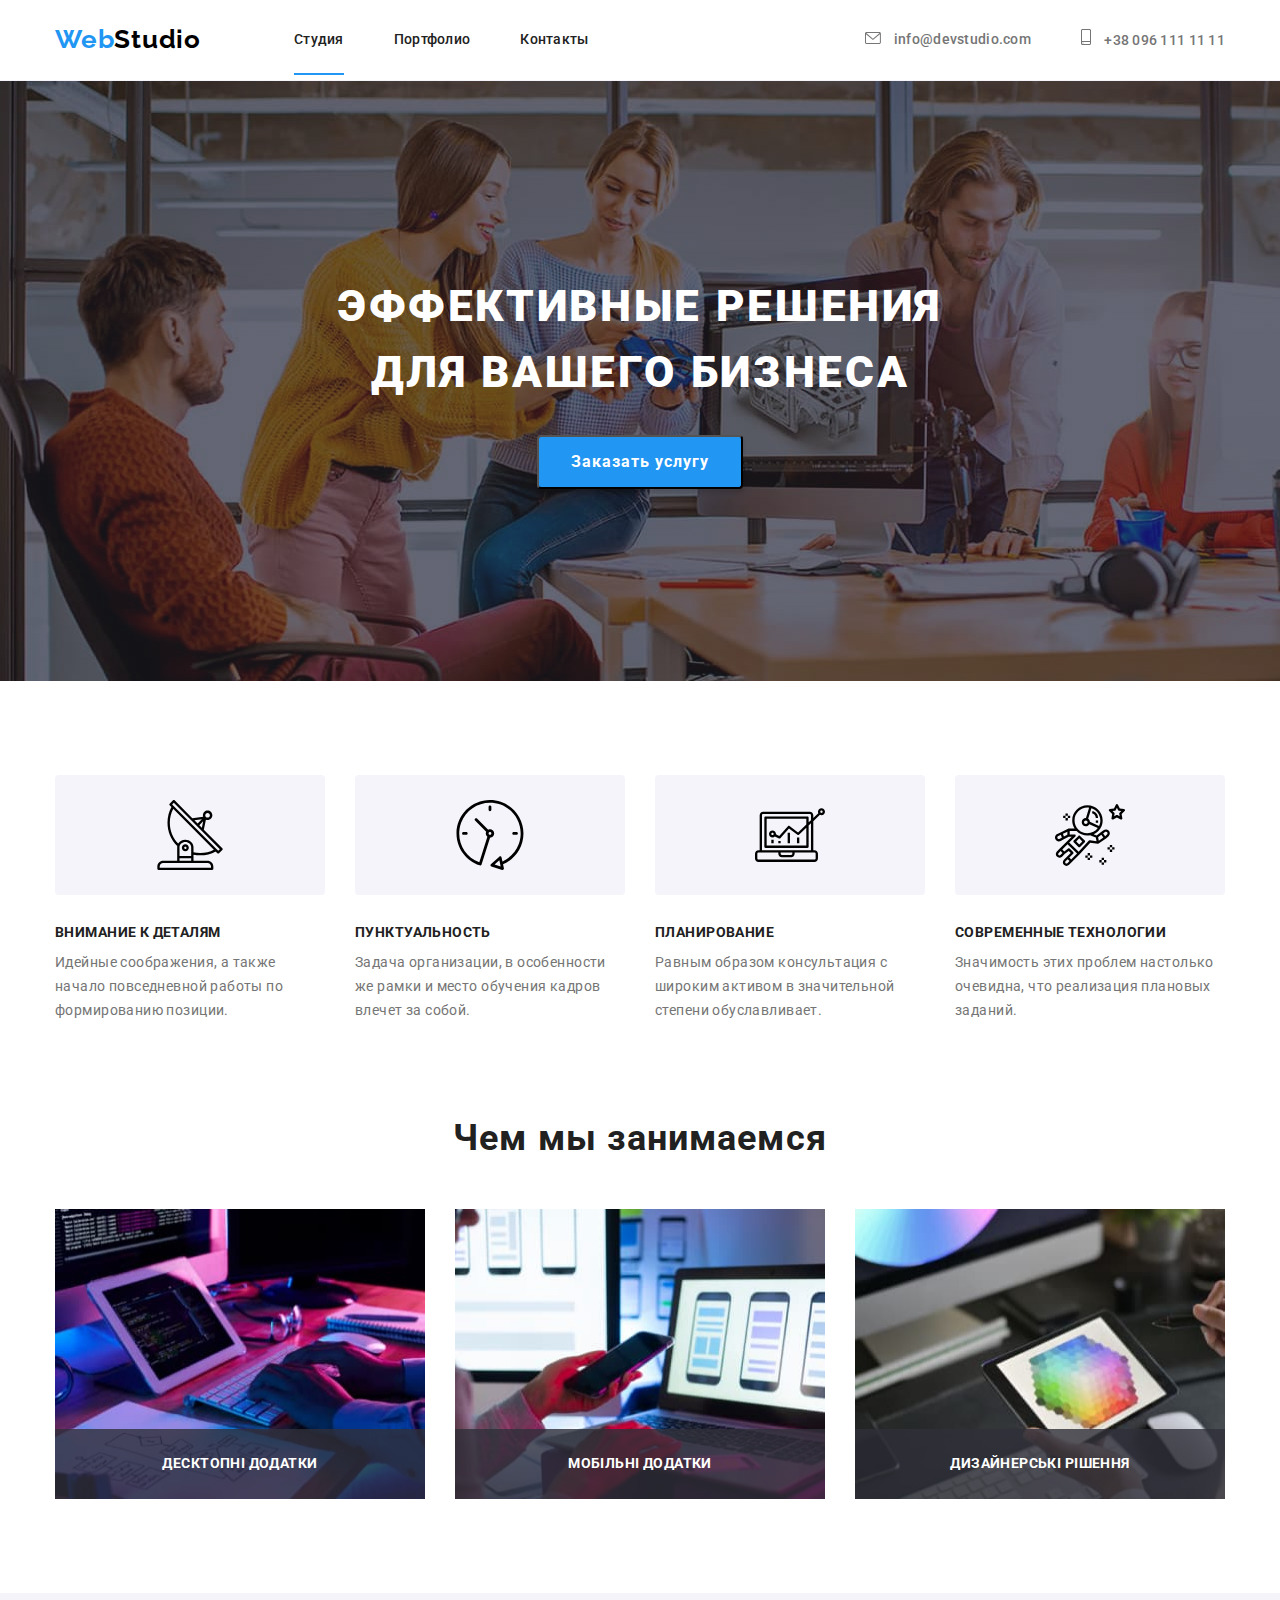
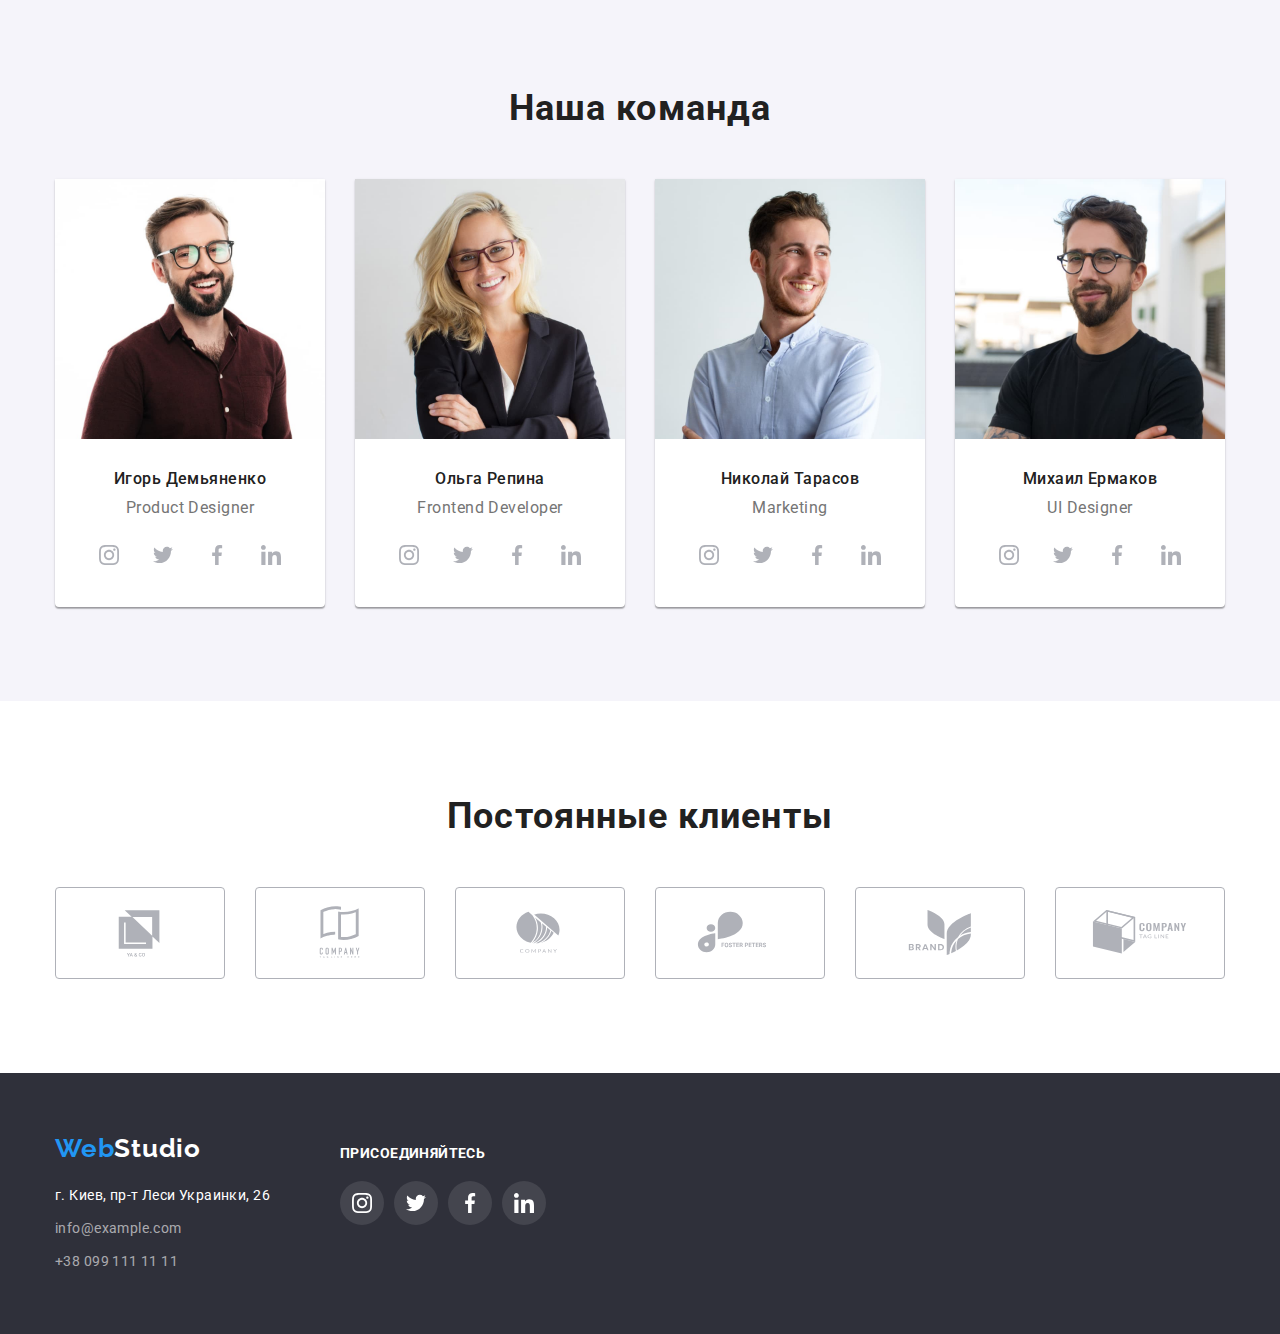
==== index.html @ 28e01547 "rak" ====
<!DOCTYPE html>
<html lang="ru">
<head>
    <meta charset="UTF-8">
    <meta http-equiv="X-UA-Compatible" content="IE=edge">
    <meta name="viewport" content="width=device-width, initial-scale=1.0">
    <title lang="en">WebStudio</title>
    <link rel="preconnect" href="https://fonts.googleapis.com">
    <link rel="preconnect" href="https://fonts.gstatic.com" crossorigin>
    <link href="https://fonts.googleapis.com/css2?family=Raleway:wght@700&family=Roboto:wght@400;500;700;900&display=swap" rel="stylesheet">
    <link rel="stylesheet" href="https://cdn.jsdelivr.net/npm/modern-normalize@1.1.0/modern-normalize.min.css">
    <link rel="stylesheet" href="./css/styles.css">
    <!--Navigation-->
</head>
<body>
    <header class="page-header">
        <div class="container page-header-container">
            <nav class="page-nav">
                <a class="logo-body link"  href="index.html" lang="en"><span class="logo-body-left">Web</span><span class="logo-body-right">Studio</span></a>
            <ul class="menu list">
                <li class="menu-item">
                    <a class="menu-link link menu-item-page" href="index.html">Студия</a>
                </li>
                <li class="menu-item">
                    <a class="menu-link link" href="portfolio.html">Портфолио</a>
                </li>
                <li class="menu-item">
                    <a class="menu-link link" href="">Контакты</a>
                </li>
            </ul>
            </nav>
            <ul class="list cont-tel-mail-head">
                <li class="cont-tel-mail-head-all">
                    <a class="link header-tel-mail" href="mailto:info@example.com">
                        <svg class="cont-tel-mail-head-icon" width="16" height="12">
                            <use href="./images/sprite.svg#icon-envelope"></use>
                        </svg>
                        info@devstudio.com</a>
                </li>
                <li>
                    <a class="link header-tel-mail" href="tel:+380961111111">
                        <svg class="cont-tel-mail-head-icon" width="10" height="16">
                            <use href="./images/sprite.svg#icon-smartphone"></use>
                        </svg>
                        +38 096 111 11 11</a>
                </li>
            </ul>
        </div>
       
    </header>
    <!--Activity-->
    <main>
        <section class="main ">
            <div class="container ">
            <h1 class="main-name">ЭФФЕКТИВНЫЕ РЕШЕНИЯ <br> ДЛЯ ВАШЕГО БИЗНЕСА</h1>
                <button class="button-name" type="button" data-modal-open>Заказать услугу</button>        
            </div>           
        </section>

        <section class="section-up">
            <div class="container">
                <ul class="section-info">
                    <li class="list section-boord">
                        <div class="social-boord-icon-up">
                            <svg class="social-boord-icon" width="70" height="70">
                                <use href="./images/sprite.svg#icon-antenna"></use>
                            </svg>
                        </div>
                      <h3 class="main-text-up">Внимание к деталям</h3>
                      <p class="main-text-down ">Идейные соображения, а также начало повседневной работы по формированию позиции.</p>
                    </li>
                    <li class="list section-boord">
                        <div class="social-boord-icon-up">
                            <svg class="social-boord-icon" width="70" height="70">
                                <use href="./images/sprite.svg#icon-clock"></use>
                            </svg>
                        </div>
                        <h3 class="main-text-up">Пунктуальность</h3>
                        <p class="main-text-down ">Задача организации, в особенности же рамки и место обучения кадров влечет за собой.</p>
                    </li>
                    <li class="list section-boord">
                        <div class="social-boord-icon-up">
                            <svg class="social-boord-icon" width="70" height="70">
                                <use href="./images/sprite.svg#icon-diagram"></use>
                            </svg>
                        </div>
                        <h3 class="main-text-up">Планирование</h3>
                        <p class="main-text-down ">Равным образом консультация с широким активом в значительной степени обуславливает.</p>
                    </li>
                    <li class="list section-boord">
                        <div class="social-boord-icon-up">
                            <svg class="social-boord-icon" width="70" height="70">
                                <use href="./images/sprite.svg#icon-astronaut"></use>
                            </svg>
                        </div>
                        <h3 class="main-text-up">Современные технологии</h3>
                        <p class="main-text-down ">Значимость этих проблем настолько очевидна, что реализация плановых заданий.</p>
                    </li>
                </ul>
            </div>
        </section>
        <section class="section ">
            <div class="container">
                <h2 class="mid-banner title">Чем мы занимаемся</h2>
            <ul class="mid-banner-foto">
                <li class="list inden">
                    <img src="./images/project_programming.jpg" alt="Программирование проекта" width="370" height="290"> 
                    <p class="overlay-index">Десктопні додатки</p>  
                </li>
                <li class="list inden">
                    <img src="./images/design_check.jpg" alt="Проверка проекта" width="370" height="290">
                    <p class="overlay-index">Мобільні додатки</p>
                </li>
                <li class="list inden">
                    <img src="./images/product_visualization.jpg" alt="Визуализация продукта" width="370" height="290">
                    <p class="overlay-index">Дизайнерські рішення</p>
                </li>
            </ul>
            </div>
        </section>
        <section class="section-mid-banner section">
            <div class="container">
                <h2 class="mid-banner title">Наша команда</h2>
                <ul class="mid-banner-foto section-mid-banner-inden">
                        <li class="list banner-bagr">
                            <img src="./images/product_designer.jpg" alt="Продуктовый дизайнер" width="270" height="260">
                        <div class="mid-banner-foto-profession">
                            <h3 class="name">Игорь Демьяненко</h3>
                            <p class="profession" lang="en">Product Designer</p>
                            <ul class="social-list list">
                                <li class="social-list-item">
                                    <a href="" class="social-list-link">
                                        <svg class="social-list-icon" width="20" height="20">
                                            <use href="./images/sprite.svg#icon-instagram"></use>
                                        </svg>
                                    </a>
                                </li>
                                <li class="social-list-item">
                                    <a href="" class="social-list-link">
                                        <svg class="social-list-icon" width="20" height="20">
                                            <use href="./images/sprite.svg#icon-twitter"></use>
                                        </svg>
                                    </a>
                                </li>
                                <li class="social-list-item">
                                    <a href="" class="social-list-link">
                                        <svg class="social-list-icon" width="20" height="20">
                                            <use href="./images/sprite.svg#icon-facebook"></use>
                                        </svg>
                                    </a>
                                </li>
                                <li class="social-list-item">
                                    <a href="" class="social-list-link">
                                        <svg class="social-list-icon" width="20" height="20">
                                            <use href="./images/sprite.svg#icon-linkedin"></use>
                                        </svg>
                                    </a>
                                </li>
                            </ul>
                        </div> 
                    </li>
                    <li class="list banner-bagr">
                        <img src="./images/frontend_developer.jpg" alt="Фронтент разработчик" width="270" height="260">
                        <div class="mid-banner-foto-profession">
                            <h3 class="name">Ольга Репина</h3>
                            <p class="profession" lang="en">Frontend Developer</p>
                            <ul class="social-list list">
                                <li class="social-list-item">
                                    <a href="" class="social-list-link">
                                        <svg class="social-list-icon" width="20" height="20">
                                            <use href="./images/sprite.svg#icon-instagram"></use>
                                        </svg>
                                    </a>
                                </li>
                                <li class="social-list-item">
                                    <a href="" class="social-list-link">
                                        <svg class="social-list-icon" width="20" height="20">
                                            <use href="./images/sprite.svg#icon-twitter"></use>
                                        </svg>
                                    </a>
                                </li>
                                <li class="social-list-item">
                                    <a href="" class="social-list-link">
                                        <svg class="social-list-icon" width="20" height="20">
                                            <use href="./images/sprite.svg#icon-facebook"></use>
                                        </svg>
                                    </a>
                                </li>
                                <li class="social-list-item">
                                    <a href="" class="social-list-link">
                                        <svg class="social-list-icon" width="20" height="20">
                                            <use href="./images/sprite.svg#icon-linkedin"></use>
                                        </svg>
                                    </a>
                                </li>
                            </ul>
                        </div>
                    </li>
                    <li class="list banner-bagr">
                        <img src="./images/marketing.jpg" alt="Маркетолог" width="270" height="260">
                        <div class="mid-banner-foto-profession">
                            <h3 class="name">Николай Тарасов</h3>
                            <p class="profession" lang="en">Marketing</p>
                            <ul class="social-list list">
                                <li class="social-list-item">
                                    <a href="" class="social-list-link">
                                        <svg class="social-list-icon" width="20" height="20">
                                            <use href="./images/sprite.svg#icon-instagram"></use>
                                        </svg>
                                    </a>
                                </li>
                                <li class="social-list-item">
                                    <a href="" class="social-list-link">
                                        <svg class="social-list-icon" width="20" height="20">
                                            <use href="./images/sprite.svg#icon-twitter"></use>
                                        </svg>
                                    </a>
                                </li>
                                <li class="social-list-item">
                                    <a href="" class="social-list-link">
                                        <svg class="social-list-icon" width="20" height="20">
                                            <use href="./images/sprite.svg#icon-facebook"></use>
                                        </svg>
                                    </a>
                                </li>
                                <li class="social-list-item">
                                    <a href="" class="social-list-link">
                                        <svg class="social-list-icon" width="20" height="20">
                                            <use href="./images/sprite.svg#icon-linkedin"></use>
                                        </svg>
                                    </a>
                                </li>
                            </ul>
                        </div>
                    </li>
                    <li class="list banner-bagr">
                        <img src="./images/ui_designer.jpg" alt="UI-дизайнер" width="270" height="260">
                        <div class="mid-banner-foto-profession">
                            <h3 class="name">Михаил Ермаков</h3>
                            <p class="profession" lang="en">UI Designer</p>
                            <ul class="social-list list">
                                <li class="social-list-item">
                                    <a href="" class="social-list-link">
                                        <svg class="social-list-icon" width="20" height="20">
                                            <use href="./images/sprite.svg#icon-instagram"></use>
                                        </svg>
                                    </a>
                                </li>
                                <li class="social-list-item">
                                    <a href="" class="social-list-link">
                                        <svg class="social-list-icon" width="20" height="20">
                                            <use href="./images/sprite.svg#icon-twitter"></use>
                                        </svg>
                                    </a>
                                </li>
                                <li class="social-list-item">
                                    <a href="" class="social-list-link">
                                        <svg class="social-list-icon" width="20" height="20">
                                            <use href="./images/sprite.svg#icon-facebook"></use>
                                        </svg>
                                    </a>
                                </li>
                                <li class="social-list-item">
                                    <a href="" class="social-list-link">
                                        <svg class="social-list-icon" width="20" height="20">
                                            <use href="./images/sprite.svg#icon-linkedin"></use>
                                        </svg>
                                    </a>
                                </li>
                            </ul>
                        </div>
                    </li>
                </ul>
            </div>
        </section>
        <section>
            <div class="container section">
                <h2 class="mid-banner title">Постоянные клиенты</h2>
                <ul class="list mid-banner-new">
                    <li class="mid-banner-new-up">
                        <a href="" class="mid-banner-new-li">
                            <svg class="mid-banner-list-icon" width="106" height="60">
                                <use href="./images/sprite.svg#icon-Logo"></use>
                            </svg>
                        </a>                  
                    </li>
                    <li class="mid-banner-new-up">
                        <a href="" class="mid-banner-new-li">
                            <svg class="mid-banner-list-icon" width="106" height="60">
                                <use href="./images/sprite.svg#icon-Logosvg"></use>
                            </svg>
                        </a>                     
                    </li>
                    <li class="mid-banner-new-up">
                        <a href="" class="mid-banner-new-li">
                            <svg class="mid-banner-list-icon" width="106" height="60">
                                <use href="./images/sprite.svg#icon-Logosvgz"></use>
                            </svg>
                        </a>
                        
                    </li>
                    <li class="mid-banner-new-up">
                        <a href="" class="mid-banner-new-li">
                            <svg class="mid-banner-list-icon" width="106" height="60">
                                <use href="./images/sprite.svg#icon-Logosvgx"></use>
                            </svg>
                        </a>
                        
                    </li>
                    <li class="mid-banner-new-up">
                        <a href="" class="mid-banner-new-li">
                            <svg class="mid-banner-list-icon" width="106" height="60">
                                <use href="./images/sprite.svg#icon-Logosvgc"></use>
                            </svg>
                        </a>
                        
                    </li>
                    <li class="mid-banner-new-up">
                        <a href="" class="mid-banner-new-li">
                            <svg class="mid-banner-list-icon" width="106" height="60">
                                <use href="./images/sprite.svg#icon-Logosvgv"></use>
                            </svg>
                        </a>
                        
                    </li>
                </ul>
            </div>
        </section>
    </main>
   <!--Contacs-->
    <footer class="footer">
        <div class="container footer-up">
            <div>
            <a class="logo-footer link" href="index.html" lang="en"><span class="logo-footer-left">Web</span><span class="logo-footer-right">Studio</span></a>
            <address class="footer-address">
                <ul>
                    <li class="footer-down list">
                        <a class="link footer-maps list" href="https://goo.gl/maps/r5BP94hAd7b6DZwo8" target="_blank" rel="noopener noreferrer">г. Киев, пр-т Леси Украинки, 26</a>
                    </li>
                    <li class="footer-down list">
                        <a class="link footer-tel-mail" href="mailto:info@example.com">info@example.com</a>
                    </li>
                    <li class="footer-down list">
                        <a class="link footer-tel-mail" href="tel:+380991111111">+38 099 111 11 11</a>
                    </li> 
                </ul> 
            </address>
        </div>
            <div class="footer-down">
                        <p class="footer-new-info" lang="ru">ПРИСОЕДИНЯЙТЕСЬ</p>    
                <ul class="list footer-new-text-up ">
                    <li class="footer-new">
                        
                            <a href="" class="footer-new-right-down">
                                <svg class="footer-list-icon" width="20" height="20">
                                    <use href="./images/sprite.svg#icon-instagram"></use>
                                </svg>
                            </a>
                    </li>
                    <li class="footer-new">
                        <div class="footer-new-right">
                            <a href="" class="footer-new-right-down">
                                <svg class="footer-list-icon" width="20" height="20">
                                    <use href="./images/sprite.svg#icon-twitter"></use>
                                </svg>
                            </a>
                        </div>
                    </li>
                    <li class="footer-new">
                        <div class="footer-new-right">
                            <a href="" class="footer-new-right-down">
                                <svg class="footer-list-icon" width="20" height="20">
                                    <use href="./images/sprite.svg#icon-facebook"></use>
                                </svg>
                            </a> 
                        </div>
                    </li>
                    <li class="footer-new">
                        <div class="footer-new-right">
                            <a href="" class="footer-new-right-down">
                                <svg class="footer-list-icon" width="20" height="20">
                                    <use href="./images/sprite.svg#icon-linkedin"></use>
                                </svg>
                            </a> 
                        </div>
                    </li>
                </ul>
            </div>
        </div>
    </footer>
    <div class="backdrop is-hidden" data-modal>
        <div class="modal">
           <button type="button" class="modal-close-btn" data-modal-close>
                <svg class="modal-close-btn-icon" width="18" height="18">
                     <use href="./images/sprite.svg#icon-close-modalsvg"></use>
                </svg>
           </button>
        </div>
    </div>
    <script src="./js/modal.js"></script>
</body>
</html>
---- css/styles.css ----
:root{
    --accent-color: #2196F3;
    --color-for-body: #212121;
    --background-color-dark: #2F303A;
    --primary-font: 'Raleway', sans-serif;
    --secondary-font: 'Roboto', sans-serif;
}

h1,
h2,
h3,
h4,
p {
margin-top: 0;
margin-bottom: 0;
}

ul,
ol {
margin-top: 0;
margin-bottom: 0;
padding-left: 0;
}
button {
cursor: pointer;
}

.section-up {
padding-top: 94px;
}

.section {
padding-top: 94px;
padding-bottom: 94px;
}


.container {
width: 1200px;
margin-left: auto;
margin-right: auto;
padding-left: 15px;
padding-right: 15px;
}

body{
font-family: var(--secondary-font);
color:var(--color-for-body);
margin: 0 auto;

}
.list {
list-style: none;
}

.link {
text-decoration: none;
}

.page-header {
padding-top: 24px;
padding-bottom: 25px;
border-bottom-width: 1px;
border-bottom-style: solid;
border-bottom-color: #F5F4FA;
}

.page-header-container {
display: flex;
align-items: center;
}

.page-nav {
display: flex;
align-items: center;
}

.menu {
display: flex;
align-items: center;
font-style: normal;
font-weight: 500;
font-size: 14px;
line-height: 16px;
letter-spacing: 0.02em;
text-decoration: none;
list-style: none;
color: #212121;
}

.logo-body {
margin-right: 93px;
}

.logo-body-left {
font-family: var(--primary-font);
font-weight: 700;
font-size: 26px;
line-height: 1.19;
letter-spacing: 0.03em;
color: var(--accent-color);
}

.logo-body-right {
font-family: var(--primary-font);
font-weight: 700;
font-size: 26px;
line-height: 1.19;
letter-spacing: 0.03em;
color: #000000;
}

.menu-item{
    position:relative;
}

.menu-item:not(:last-child) {
margin-right: 50px;
}

.menu-link {
color: #212121;
transition: color 250ms cubic-bezier(0.4, 0, 0.2, 1);
}

.menu-item-page::after {
background-color: #2196F3;
content: "";
position: absolute;
bottom: -28px;
left: 0;
width: 100%;
height: 2px;
}

.cont-tel-mail-head {
margin-left: auto;
display: flex;
align-items: center;
}

.cont-tel-mail-head-icon {
margin-right: 10px;
}

.header-tel-mail {
font-style: normal;
font-weight: 500;
font-size: 14px;
line-height: 1.14;
letter-spacing: 0.02em;
color: #757575;
transition: color 250ms cubic-bezier(0.4, 0, 0.2, 1);
}

.cont-tel-mail-head-all {
margin-right: 50px;
}

.cont-tel-mail-head-icon {
fill: currentColor; 
}

.header-tel-mail:hover,  
.header-tel-mail:focus {
color: var(--accent-color);
border-bottom: 2px solid #2196F3;
padding-bottom: 28px;
}

.header-tel-mail:hover .cont-tel-mail-head-icon,  
.header-tel-mail:focus .cont-tel-mail-head-icon {
fill: var(--accent-color);
}

.main {
background-color: rgba(47, 48, 58, 0.4);
max-width: 1600px;
height: 600px;
margin-left: auto;
margin-right: auto;
display: flex;
align-items: center;
padding-top: 200px;
padding-bottom: 200px;
background-image: linear-gradient(rgba(47, 48, 58, 0.4), rgba(47, 48, 58, 0.4)), url(../images/go_it_4/header_foto_background.jpg);
}

.foto-backround {
background-image: url(go_it_4);
position: absolute;
width: 1600px;
height: 600px;
left: 0px;
top: 80px;
}

.title {
margin-bottom: 50px;
}

.section-info {
display: flex;
gap: 30px;
}

.main-name {
font-style: normal;
font-weight: 900;
font-size: 44px;
line-height: 1.5;
text-align: center;
letter-spacing: 0.06em;
text-transform: uppercase;
color: #FFFFFF;
width: 696px;
margin-left: auto;
margin-right: auto; 
}

.button-name {
font-style: normal;
font-weight: 700;
font-size: 16px;
line-height: 1.9;
display: flex;
align-items: center;
text-align: center;
letter-spacing: 0.06em;
color: #FFFFFF;
background: var(--accent-color);
box-shadow: 0px 4px 4px rgba(0, 0, 0, 0.15);
border-radius: 4px;
padding-top: 10px;
padding-bottom: 10px;
padding-left: 32px;
padding-right: 32px;
margin-left: auto;
margin-right: auto; 
margin-top: 30px;
}

.section-boord {
width: 270px;
}

.social-boord-icon-up {
height: 120px;
display: flex;
align-items: center;
justify-content: center;
background: #F5F4FA;
border-radius: 4px;
}

.benefits {
background: #F5F4FA;
border-radius: 4px;
padding-left: 100px;
padding-right: 100px;
padding-top: 25px;
padding-bottom: 25px;
}

.main-text-up {
font-weight: 700;
font-size: 14px;
line-height: 1.14;
letter-spacing: 0.03em;
text-transform: uppercase;
margin-bottom: 10px;
padding-top: 30px;
}

.main-text-down {
font-weight: 400;
font-size: 14px;
line-height: 1.71;
letter-spacing: 0.03em;
color: #757575;
}

.mid-banner-foto {
display: flex;
gap: 30px;
line-height: 0;
}

.overlay-index {
position: absolute;
font-family: var(--secondary-font);
font-weight: 700;
width: 100%;
font-size: 14px;
bottom: 0;
line-height: 1.14;
text-align: center;
letter-spacing: 0.03em;
text-transform: uppercase;
color: #FFFFFF;
padding-top: 27px;
padding-bottom: 27px;
background: rgba(47, 48, 58, 0.8);
}





.main-button {
display: flex;
justify-content: center;  
}

.section-img-foto {
display: flex;
gap: 30px;
flex-wrap: wrap;
margin-top: 50px;
}

.inden {
flex-basis: calc((100%-60px) / 3);
position: relative;
display: block;

}



.section-mid-banner-inden {
flex-basis: calc((100%-90px) / 4);
}




.banner-bagr {
background: #FFFFFF;
border-radius: 0px 0px 4px 4px;
box-shadow: 0px 1px 3px rgba(0, 0, 0, 0.12), 0px 1px 1px rgba(0, 0, 0, 0.14), 0px 2px 1px rgba(0, 0, 0, 0.2);
}

.mid-banner-foto-profession {
padding-top: 30px;
padding-bottom: 30px; 
}

.mid-banner {
font-weight: 700;
font-size: 36px;
line-height: 1.17;
text-align: center;
letter-spacing: 0.03em;
}

.mid-banner-new {
display: flex;
align-items: center; 
}

.mid-banner-new-li {
display: flex;
justify-content: center;
align-items: center;
width: 170px;
height: 92px;
border: 1px solid #AFB1B8;
border-radius: 4px;
transition: border 250ms cubic-bezier(0.4, 0, 0.2, 1);
}

.mid-banner-list-icon {
color: #AFB1B8;
fill: currentColor; 
transition: fill 250ms cubic-bezier(0.4, 0, 0.2, 1);;
}
            
.mid-banner-new-li:hover,  
.mid-banner-new-li:focus {
border-color: var(--accent-color);
}
            
.mid-banner-new-li:hover .mid-banner-list-icon,  
.mid-banner-new-li:focus .mid-banner-list-icon {
fill: var(--accent-color); 
}

.mid-banner-new-up:not(:last-child) {
margin-right: 30px;
}

.name { 
font-weight: 500;
font-size: 16px;
line-height: 1.19;
text-align: center;
letter-spacing: 0.03em;
margin-bottom: 10px;
}

.profession {
font-weight: 400;
font-size: 16px;
line-height: 1.19;
text-align: center;
letter-spacing: 0.03em;
color: #757575;
}

.social-list {
display: flex;
justify-content: center;
gap: 10px;
}

.social-list-link {
display: flex;
justify-content: center;
align-items: center;
width: 44px;
height: 44px;
border-radius: 50%;
background-color: #FFFFFF;
margin-top: 16px;
transition: color 250ms cubic-bezier(0.4, 0, 0.2, 1), background-color 250ms cubic-bezier(0.4, 0, 0.2, 1);
}

.social-list-icon {
color: #AFB1B8;
fill: currentColor; 
}
    
.social-list-link:hover,  
.social-list-link:focus {
background-color: var(--accent-color);
}
    
.social-list-link:hover .social-list-icon,  
.social-list-link:focus .social-list-icon {
fill:#FFFFFF;   
}

.modal-btn:hover,
.modal-btn:focus {
color: #FFFFFF;
background: #2196F3;
box-shadow: 0px 3px 1px rgba(0, 0, 0, 0.1), 0px 1px 2px rgba(0, 0, 0, 0.08), 0px 2px 2px rgba(0, 0, 0, 0.12);
border-radius: 4px;
transition: color 250ms cubic-bezier(0.4, 0, 0.2, 1), background-color 250ms cubic-bezier(0.4, 0, 0.2, 1);
}
 
.modal-btn {
background: #F5F4FA;
border-radius: 4px;
margin-right: 8px;
}

.menu-link:hover,
.menu-link:focus {
color: var(--accent-color);
padding-bottom: 28px;
}

.modal-btn {
font-style: normal;
font-weight: 500;
font-size: 16px;
line-height: 1.62;
text-align: center;
letter-spacing: 0.03em;
padding-left: 22px;
padding-top: 6px;
padding-right: 22px;
padding-bottom: 6px;
display: flex;
align-items: center;
}

.section-li-text{
line-height: 0;
}

.section-li-text:hover .overlay {
    transform: translate(0, 0);
}
    
.shadow:hover {
box-shadow: 0px 1px 1px rgba(0, 0, 0, 0.12), 0px 4px 4px rgba(0, 0, 0, 0.06), 1px 4px 6px rgba(0, 0, 0, 0.16);
}

.section-li-overlay {
    position: relative;
    display: block;
    overflow: hidden;
}

.section-img-board {
border: 1px solid #EEEEEE;
border-top: none;
padding: 20px 24px;
}

.overlay {
position: absolute;
left: 0;
top: 0;
width: 100%;
height: 100%;
transform: translate(0,100%);
transition: transform 250ms cubic-bezier(0.4, 0, 0.2, 1);
font-family: var(--secondary-font);
font-weight: 400;
font-size: 18px;
line-height: 1.6;
letter-spacing: 0.03em;
color: #FFFFFF;
background: rgba(33, 150, 243, 0.9);
padding-top: 63px;
padding-bottom: 63px;
padding-left: 24px;
padding-right: 24px;
}

.section-mid-banner {
background-color: #F5F4FA;
}

.mid-img-header {
font-weight: 700;
font-size: 18px;
line-height: 2;
letter-spacing: 0.06em;
}

.mid-img-footer {
font-weight: 400;
font-size: 16px;
line-height: 1.87;
letter-spacing: 0.03em;
color: #757575;
}

.logo-footer-left {
font-family: var(--primary-font);
font-weight: 700;
font-size: 26px;
line-height: 1.19;
letter-spacing: 0.03em;
color: var(--accent-color);
font-style: normal;
} 

.logo-footer-right {
font-family: var(--primary-font);
font-weight: 700;
font-size: 26px;
line-height: 1.19;
letter-spacing: 0.03em;
color: #FFFFFF;
font-style: normal;
}

.footer-down:not(:last-child) {
margin-bottom: 9px;
margin-right: 70px;
}

.footer-maps{
font-weight: 400;
font-size: 14px;
line-height: 1.71;
letter-spacing: 0.03em;  
color: #FFFFFF;
font-style: normal;
}

.footer-tel-mail {
font-weight: 400;
font-size: 14px;
line-height: 1.71;
letter-spacing: 0.03em;
color: rgba(255, 255, 255, 0.6);
font-style: normal;
}

.footer {
background-color: var(--background-color-dark);
padding-top: 60px;
padding-bottom: 60px;
}

.footer-address {
padding-top: 20px;
}

.footer-new-info {
font-family: 'Roboto';
font-style: normal;
font-weight: 700;
font-size: 14px;
line-height: 16px;
letter-spacing: 0.03em;
text-transform: uppercase;
color: #FFFFFF;
display: flex;
margin-bottom: 20px;
padding-top: 12px;
}

.footer-up {
display: flex;
}

.footer-new-text-up {
display: flex;
}
.footer-new-right-down{
border-radius:50%;
margin-right: 10px;
display: flex;
justify-content: center;
align-items: center;
width: 44px;
height: 44px;
background: rgba(255, 255, 255, 0.1);
transition: color 250ms cubic-bezier(0.4, 0, 0.2, 1), background-color 250ms cubic-bezier(0.4, 0, 0.2, 1);
}

.footer-list-icon {
color: #FFFFFF;
fill: currentColor; 
}
        
.footer-new-right-down:hover,  
.footer-new-right-down:focus {
background-color: var(--accent-color);
}
        
.footer-new-right-down:hover .footer-list-icon,  
.footer-new-right-down:focus .footer-list-icon {
fill:#FFFFFF;   
}
 
.backdrop {
    position: fixed;
    top: 0;
    left: 0;
    z-index: 100;
    width: 100%;
    height: 100%;
    background: rgba(0, 0, 0, 0.2);
    transition: opacity 250ms cubic-bezier(0.4, 0, 0.2, 1), visibility 250ms cubic-bezier(0.4, 0, 0.2, 1);
}

.backdrop.is-hidden {
opacity: 0;
visibility: hidden;
pointer-events: none;
}

.modal {
    position: absolute;
    top: 50%;
    left: 50%;
    transform: translate(-50%, -50%);
    width: 528px;
    height: 580px;
    background: #FFFFFF;
}

.modal-close-btn {
    position: absolute;
    top: 10px;
    right: 10px;
    display: flex;
    justify-content: center;
    align-items: center;
    width: 30px;
    height: 30px;
    border-radius: 50%;
    background: #FFFFFF;
border: 1px solid rgba(0, 0, 0, 0.1);
    padding: 0;
}

.modal-close-btn:hover,
.modal-close-btn:focus {
    border-color: var(--accent-color);
}

.modal-close-btn-icon {
transition: fill 250ms cubic-bezier(0.4, 0, 0.2, 1);
}

.modal-close-btn:hover .modal-close-btn-icon,
.modal-close-btn:focus .modal-close-btn-icon {
fill: var(--accent-color);
}
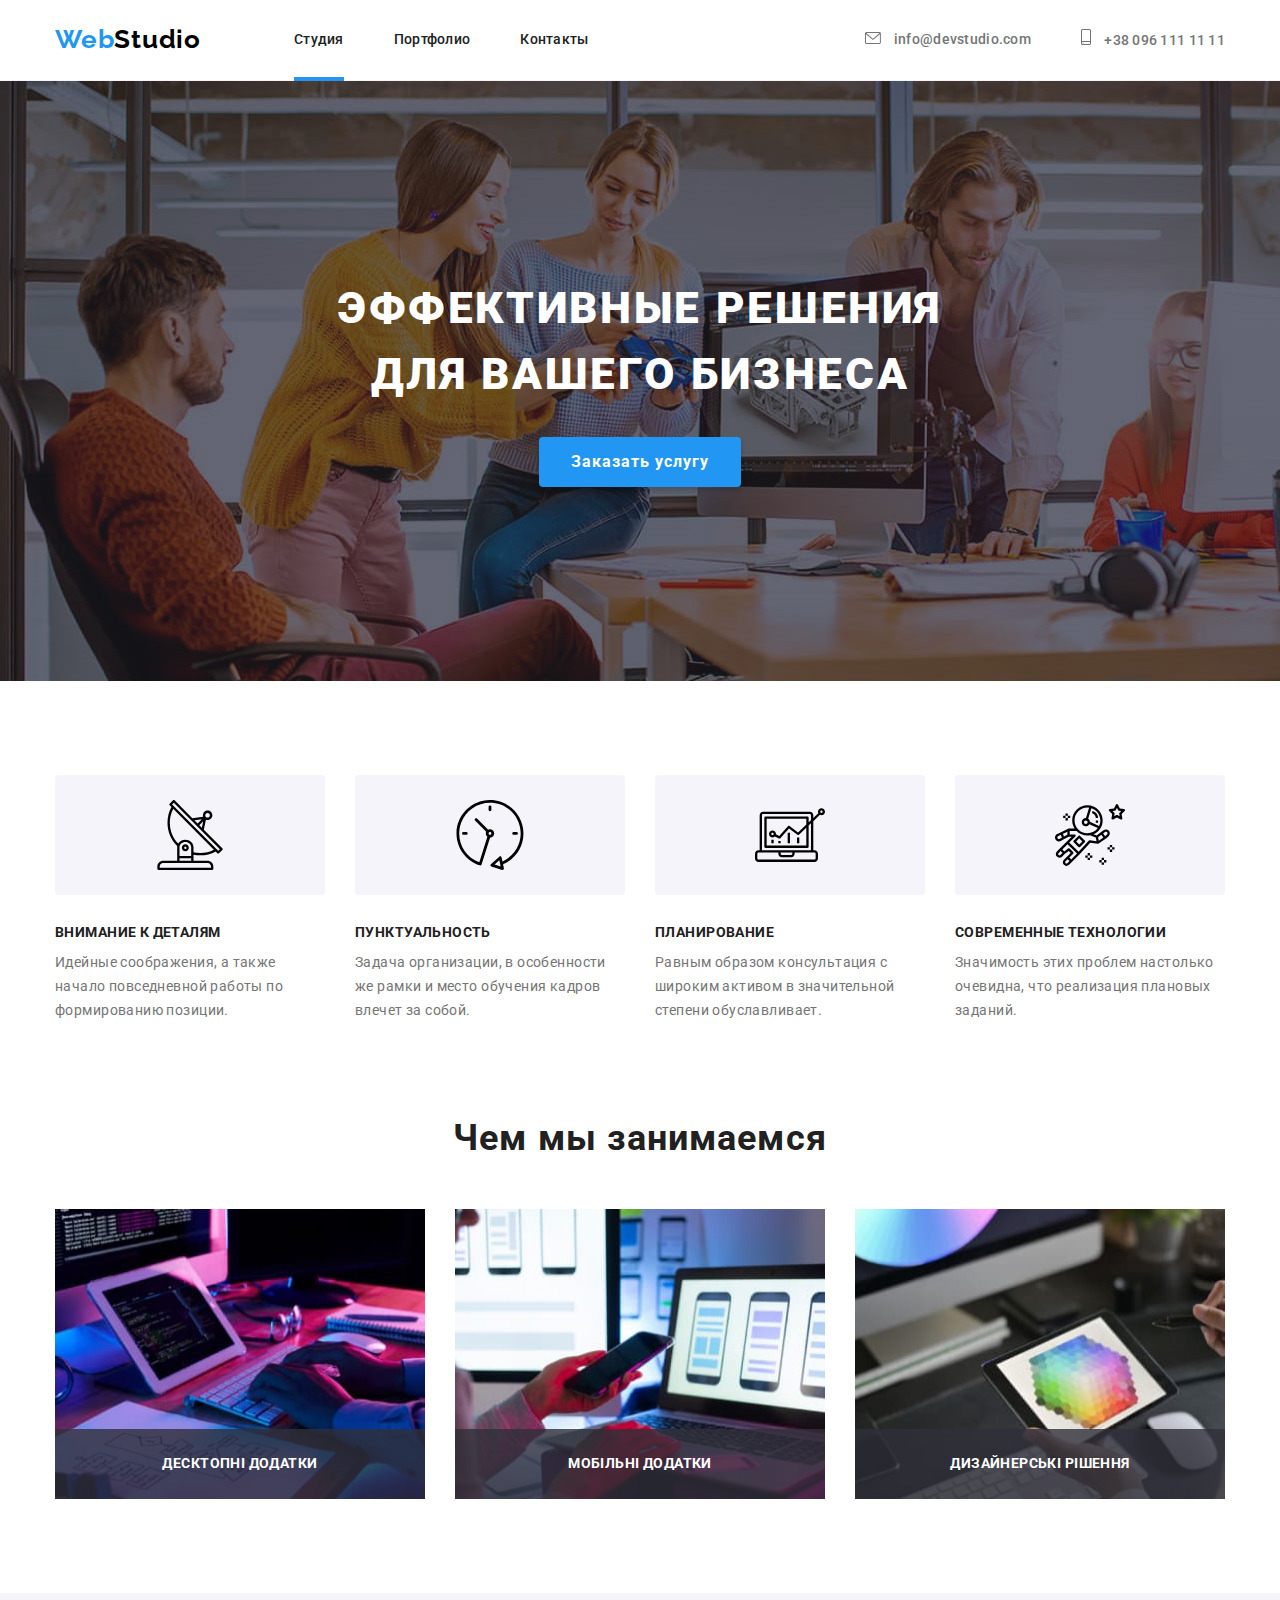
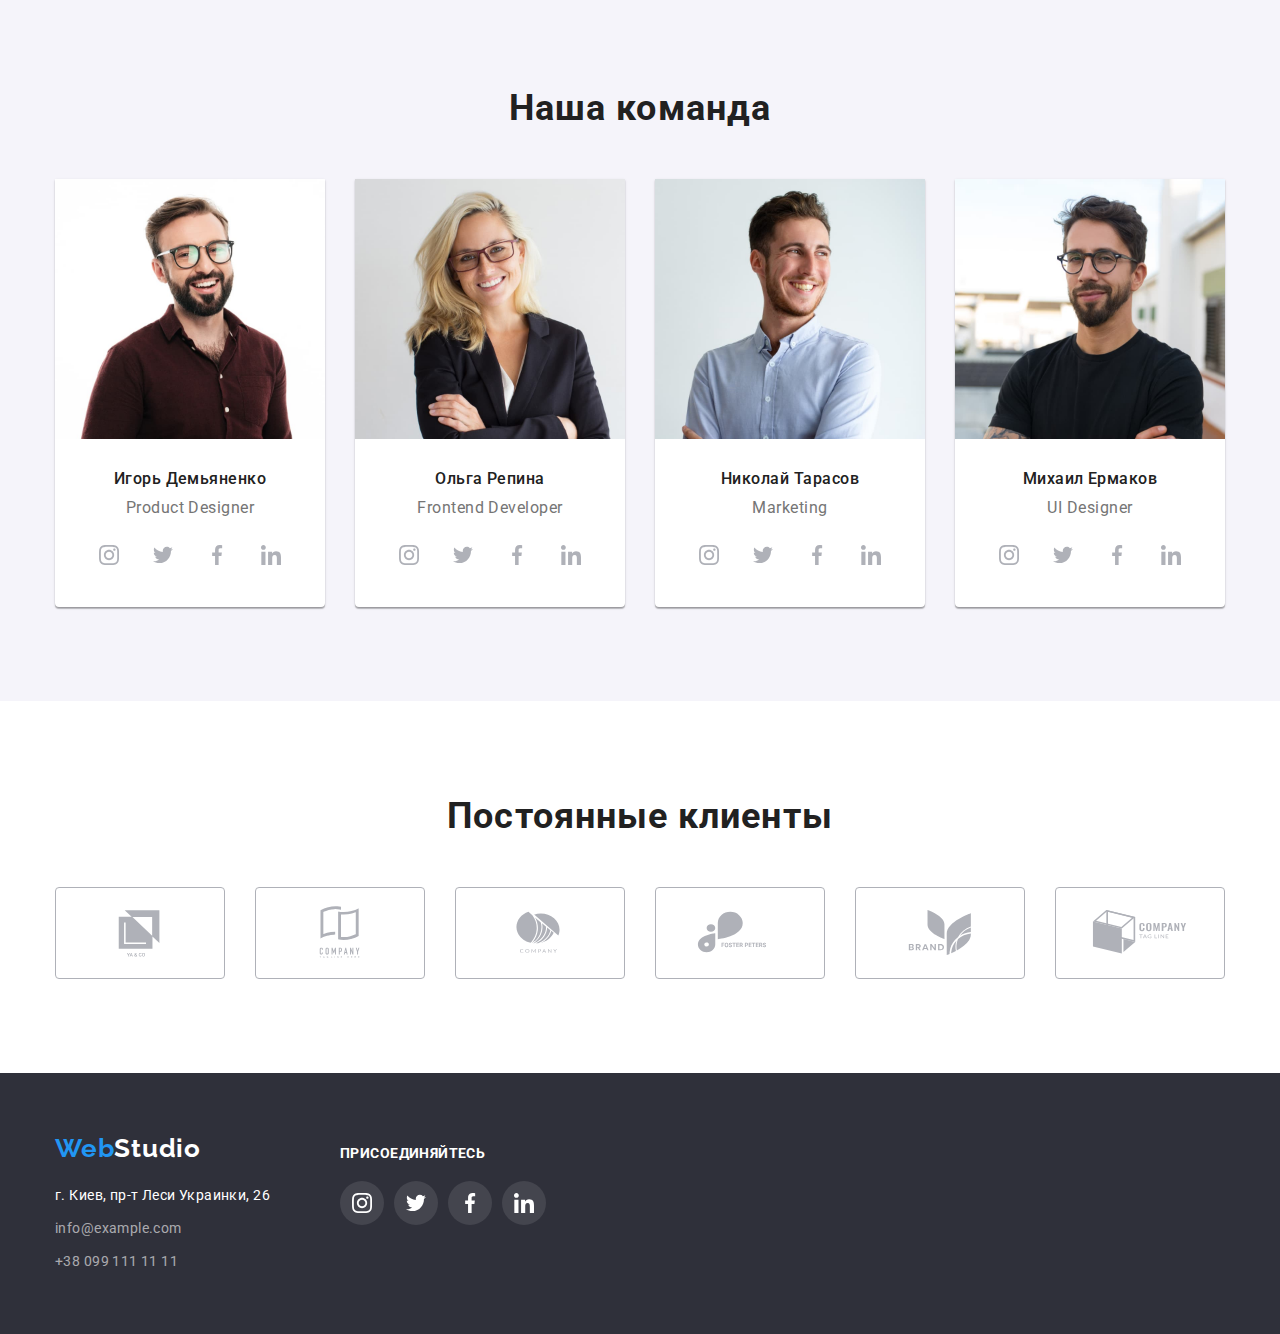
==== commit 8093de79: "final" ====
--- a/index.html
+++ b/index.html
@@ -388,7 +388,7 @@
             </div>
         </div>
     </footer>
-    <div class="backdrop is-hidden" data-modal>
+    <div class="backdrop is-hidden" data-modal data>
         <div class="modal">
            <button type="button" class="modal-close-btn" data-modal-close>
                 <svg class="modal-close-btn-icon" width="18" height="18">
--- a/css/styles.css
+++ b/css/styles.css
@@ -34,7 +34,6 @@
 padding-bottom: 94px;
 }
 
-
 .container {
 width: 1200px;
 margin-left: auto;
@@ -127,10 +126,10 @@
 background-color: #2196F3;
 content: "";
 position: absolute;
-bottom: -28px;
+bottom: -33.5px;
 left: 0;
 width: 100%;
-height: 2px;
+height: 4px;
 }
 
 .cont-tel-mail-head {
@@ -164,7 +163,6 @@
 .header-tel-mail:hover,  
 .header-tel-mail:focus {
 color: var(--accent-color);
-border-bottom: 2px solid #2196F3;
 padding-bottom: 28px;
 }
 
@@ -235,6 +233,7 @@
 padding-bottom: 10px;
 padding-left: 32px;
 padding-right: 32px;
+border: 0;
 margin-left: auto;
 margin-right: auto; 
 margin-top: 30px;
@@ -303,10 +302,6 @@
 background: rgba(47, 48, 58, 0.8);
 }
 
-
-
-
-
 .main-button {
 display: flex;
 justify-content: center;  
@@ -323,17 +318,11 @@
 flex-basis: calc((100%-60px) / 3);
 position: relative;
 display: block;
-
-}
-
-
+}
 
 .section-mid-banner-inden {
 flex-basis: calc((100%-90px) / 4);
 }
-
-
-
 
 .banner-bagr {
 background: #FFFFFF;
@@ -379,6 +368,7 @@
 .mid-banner-new-li:hover,  
 .mid-banner-new-li:focus {
 border-color: var(--accent-color);
+transition: border 250ms cubic-bezier(0.4, 0, 0.2, 1);
 }
             
 .mid-banner-new-li:hover .mid-banner-list-icon,  
@@ -434,6 +424,7 @@
 .social-list-link:hover,  
 .social-list-link:focus {
 background-color: var(--accent-color);
+/* transition: color 250ms cubic-bezier(0.4, 0, 0.2, 1); */
 }
     
 .social-list-link:hover .social-list-icon,  
@@ -473,8 +464,10 @@
 padding-top: 6px;
 padding-right: 22px;
 padding-bottom: 6px;
-display: flex;
-align-items: center;
+border: 0;
+display: flex;
+align-items: center;
+transition: color 250ms cubic-bezier(0.4, 0, 0.2, 1), background-color 250ms cubic-bezier(0.4, 0, 0.2, 1);
 }
 
 .section-li-text{
@@ -482,7 +475,7 @@
 }
 
 .section-li-text:hover .overlay {
-    transform: translate(0, 0);
+transform: translate(0, 0);
 }
     
 .shadow:hover {
@@ -490,9 +483,8 @@
 }
 
 .section-li-overlay {
-    position: relative;
-    display: block;
-    overflow: hidden;
+position: relative;
+overflow: hidden;
 }
 
 .section-img-board {
@@ -615,6 +607,7 @@
 .footer-new-text-up {
 display: flex;
 }
+
 .footer-new-right-down{
 border-radius:50%;
 margin-right: 10px;
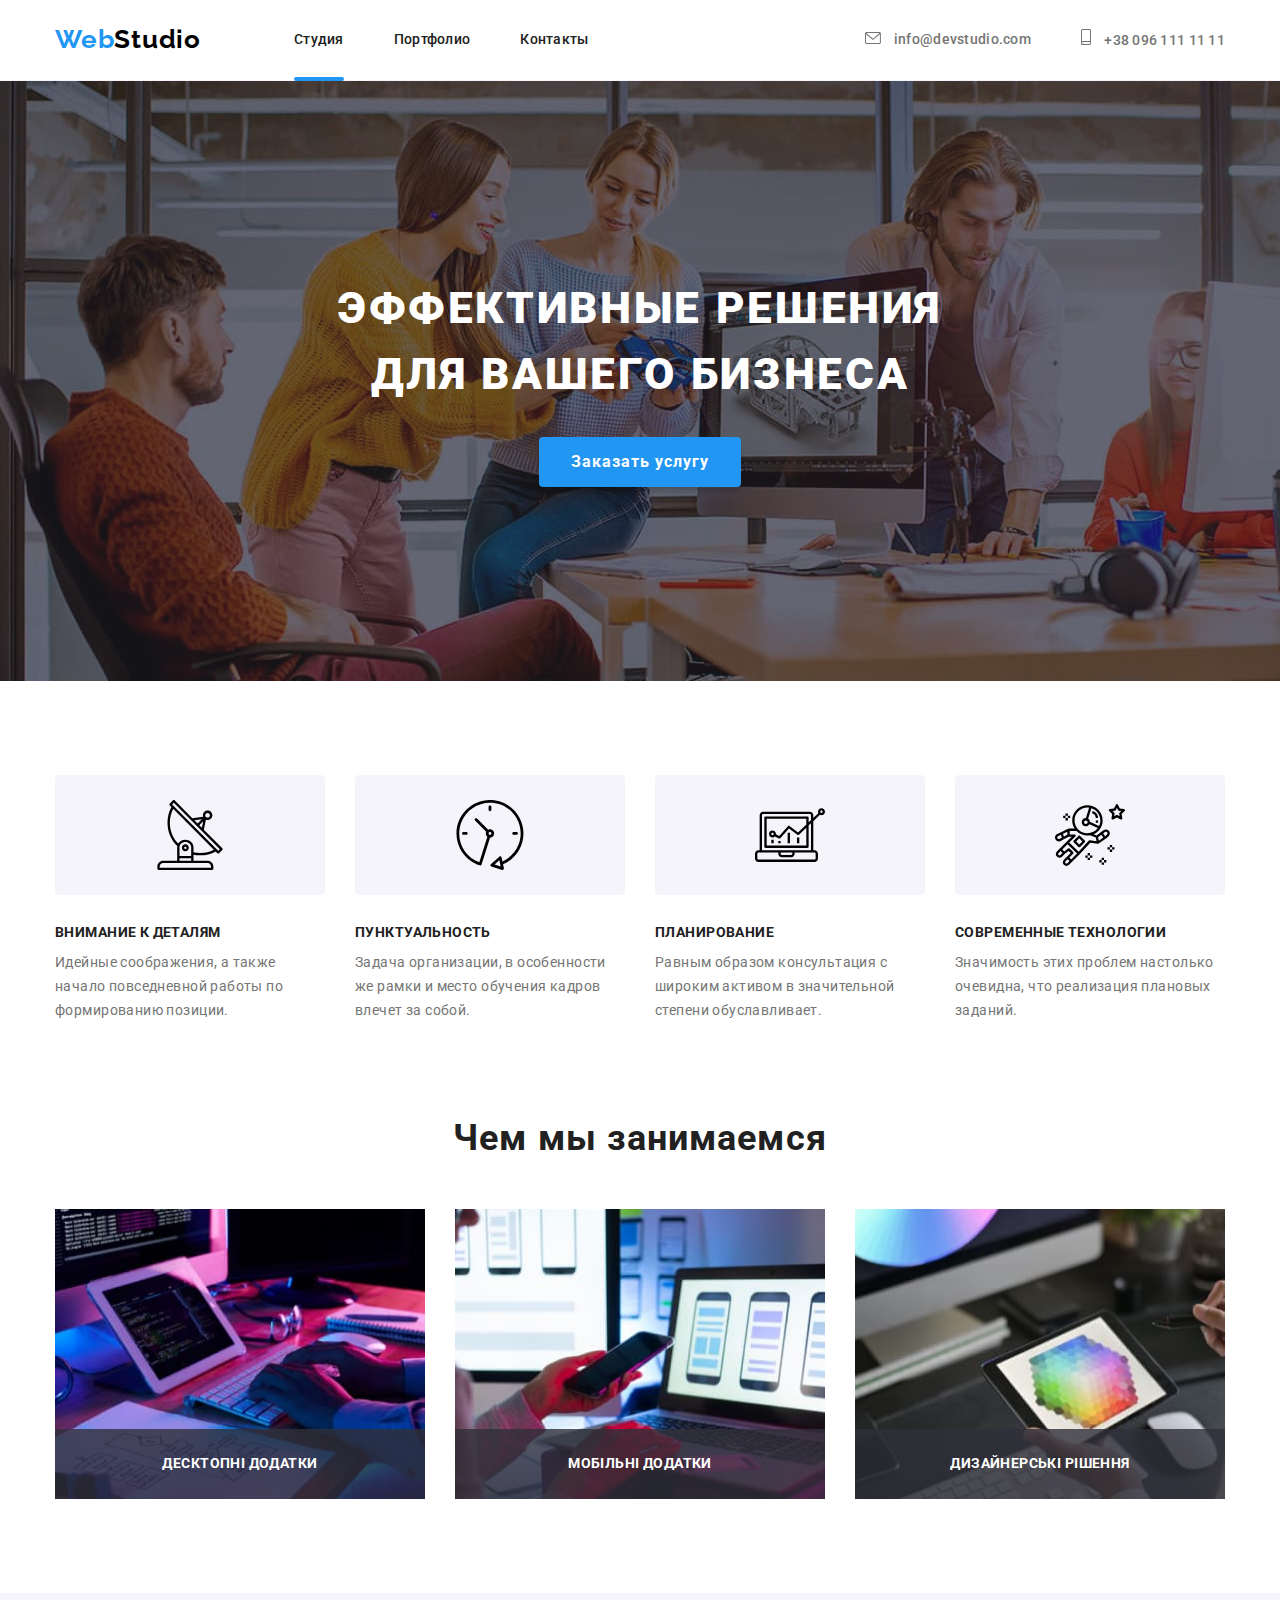
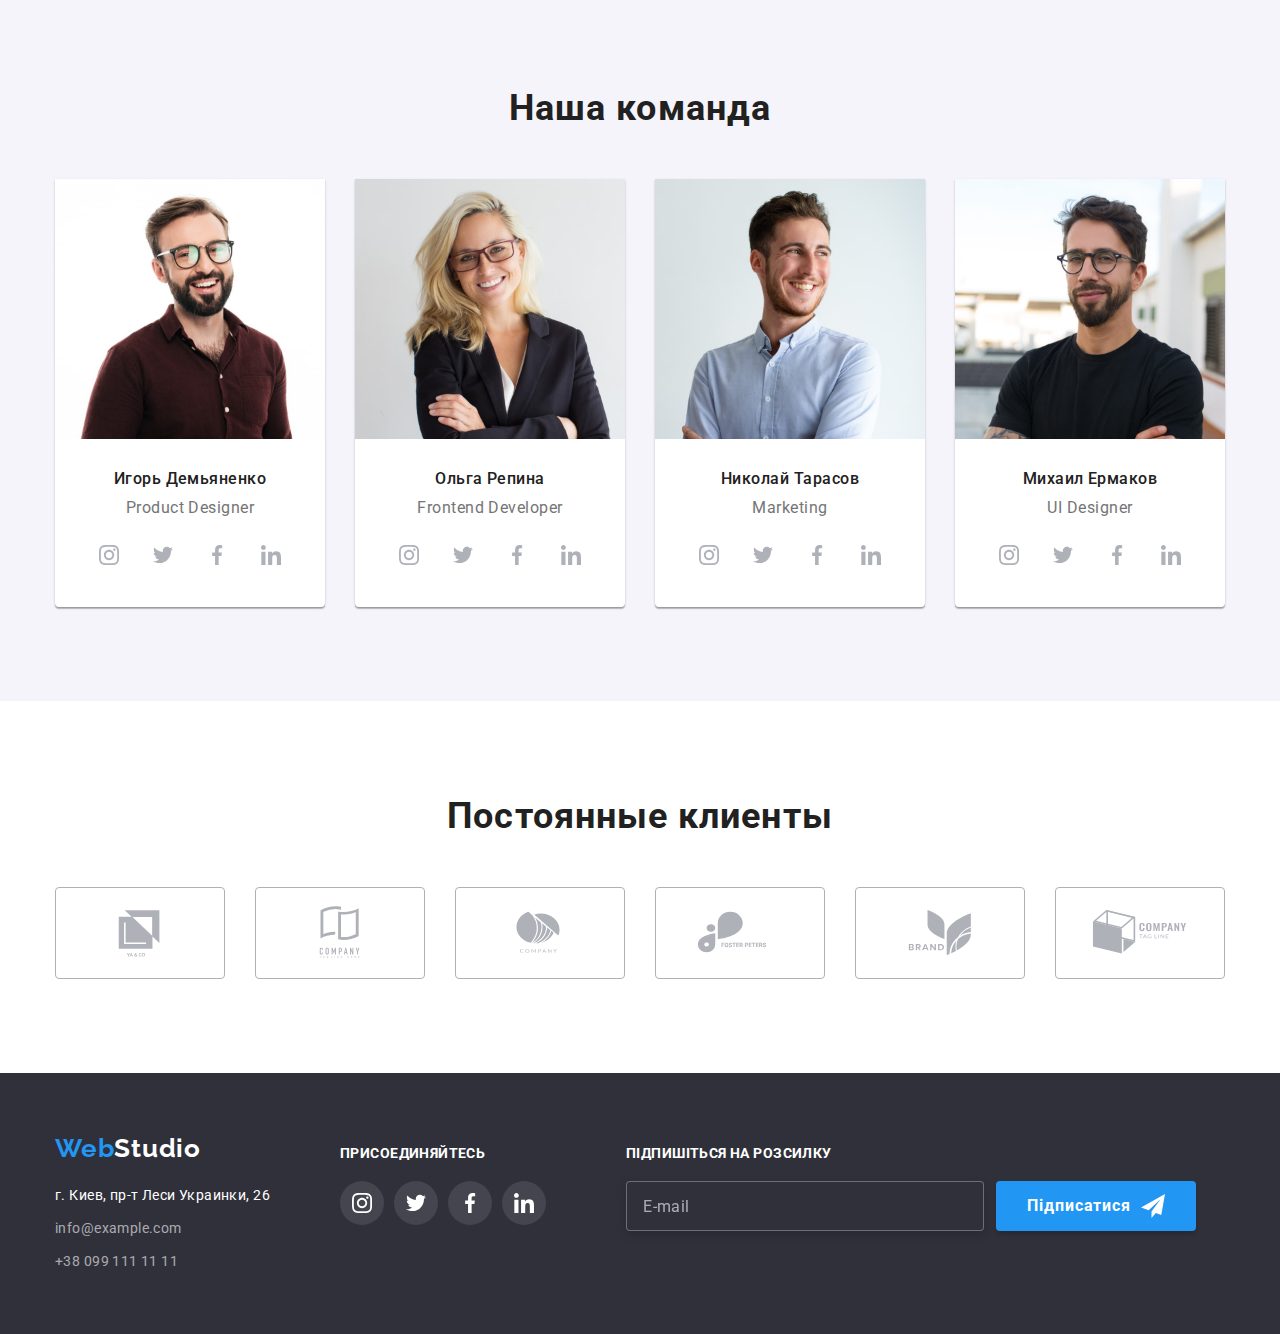
==== commit d6226cce: "Final" ====
--- a/index.html
+++ b/index.html
@@ -386,15 +386,72 @@
                     </li>
                 </ul>
             </div>
+            <div class="footer-next">
+                <p class="text-footer-next">Підпишіться на розсилку</p>
+                <form class="modal-footer-form">
+                    <label for="" class="modal-form-footer-field">
+                        <input type="email" class="modal-form-input-footer" name="user_mail" required placeholder="E-mail">
+                    </label>
+                    <button class="send-email-footer">
+                        Підписатися
+                    <svg class="send">
+                        <use href="./images/sprite.svg#icon-icon_send"></use>
+                    </svg>
+                    </button>
+                </form>
+            </div>
         </div>
     </footer>
-    <div class="backdrop is-hidden" data-modal data>
+    <div class="backdrop is-hidden" data-modal>
         <div class="modal">
            <button type="button" class="modal-close-btn" data-modal-close>
                 <svg class="modal-close-btn-icon" width="18" height="18">
                      <use href="./images/sprite.svg#icon-close-modalsvg"></use>
                 </svg>
            </button>
+           <p class="form-text">Залиште свої дані, ми вам передзвонимо</p>
+           <form class="modal-form">
+            <label class="modal-form-field">
+                <span class="modal-form-input-desc"> Ім'я* </span>
+                <span class="modal-form-input-wrapper">
+                    <input type="text" name="user_name" class="modal-form-input" required pattern="^[a-zA-Zа-яА-Я]+" minlength="2"/>
+                    <span class="modal-form-input-icon">
+                        <svg class="footer-modal-form-input-icon" width="" height="">
+                            <use href="./images/sprite.svg#icon-person_black"></use>
+                        </svg>
+                    </span>
+                </span>
+            </label>
+            <label class="modal-form-field">
+                <span class="modal-form-input-desc"> Телефон* </span>
+                <span class="modal-form-input-wrapper">
+                <input type="tel" name="user_tel" class="modal-form-input" required pattern="[0-9]{3}-[0-9]{3}-[0-9]{2}-[0-9]{2}" title="xxx-xxx-xx-xx"/>
+                <span class="modal-form-input-icon">
+                    <svg class="" width="" height="">
+                        <use href="./images/sprite.svg#icon-phone_black"></use>
+                    </svg>
+                </span>    
+                </span>
+            </label>
+            <label class="modal-form-field">
+                <span class="modal-form-input-desc"> Пошта* </span>
+                <span class="modal-form-input-wrapper">
+                <input type="email" name="user_email" class="modal-form-input" required />
+                <span class="modal-form-input-icon">
+                    <svg class="footer-modal-form-input-icon" width="" height="">
+                        <use href="./images/sprite.svg#icon-email_black"></use>
+                    </svg>
+                </span>
+                </span>
+            </label>
+            <label class="modal-form-field">
+                <span class="modal-form-input-desc"> Коментар* </span>
+                <textarea name="user_message" id="" class="modal-form-message" placeholder="Введіть текст"></textarea>
+            </label>
+            <input id="user-policy" type="checkbox" name="user_policy" class="modal-form-check visually-hidden">
+            <label for="user-policy" class="modal-form-check-desc">Погоджуюся з розсилкою та приймаю&nbsp;<a href="" class="policy-link">Умови договору</a></label>
+           <button type="submit" class="modal-form-submit">Відправити</button>
+        </form>
         </div>
     </div>
     <script src="./js/modal.js"></script>
--- a/css/styles.css
+++ b/css/styles.css
@@ -130,6 +130,7 @@
 left: 0;
 width: 100%;
 height: 4px;
+border-radius: 2px;
 }
 
 .cont-tel-mail-head {
@@ -660,6 +661,7 @@
     width: 528px;
     height: 580px;
     background: #FFFFFF;
+    padding: 40px;
 }
 
 .modal-close-btn {
@@ -691,4 +693,263 @@
 fill: var(--accent-color);
 }
 
-
+.form-text{
+font-weight: 700;
+font-size: 20px;
+line-height: 23px;
+text-align: center;
+letter-spacing: 0.03em;
+color: #212121;
+margin-bottom: 12px;
+}
+
+.modal-form {
+    display: flex;
+    flex-direction: column;
+}
+
+.modal-form-field {
+    margin-bottom: 10px;
+}
+
+.modal-form-input-desc {
+    display: block;
+    font-family: 'Roboto';
+    font-style: normal;
+    font-weight: 400;
+    font-size: 12px;
+    line-height: 14px;
+    letter-spacing: 0.01em;
+    color: #757575;
+    margin-bottom: 4px;
+}
+
+.modal-form-input-wrapper {
+    position: relative;
+    display: block;
+}
+
+.modal-form-input-icon {
+display: block;
+width: 18px;
+height: 18px;
+position: absolute;
+top: 50%;
+left: 15px;
+transform: translateY(-50%);
+transition: background-color 250ms cubic-bezier(0.4, 0, 0.2, 1);
+}
+
+.footer-modal-form-input-icon:focus {
+background-color: var(--accent-color);
+}
+
+.modal-form-input {
+width: 100%;
+height: 40px;
+border: 1px solid rgba(33, 33, 33, 0.2);
+border-radius: 4px;
+padding-left: 40px;
+transition: border-color 250ms cubic-bezier(0.4, 0, 0.2, 1);
+}
+
+.modal-form-input:focus {
+    outline: none;
+    border-color: var(--accent-color);
+   
+}
+
+.modal-form-input:focus + .modal-form-input-icon {
+    fill: var(--accent-color);
+}
+
+.modal-form-message {
+width: 100%;
+height: 120px;
+border: 1px solid rgba(33, 33, 33, 0.2);
+border-radius: 4px;
+padding: 12px 16px;
+resize: none;
+transition: border-color 250ms cubic-bezier(0.4, 0, 0.2, 1);
+}
+
+.modal-form-message:focus {
+    outline: none;
+    border-color: var(--accent-color);
+}
+
+.modal-form-message::placeholder {
+font-family: 'Roboto';
+font-style: normal;
+font-weight: 400;
+font-size: 12px;
+line-height: 14px;
+letter-spacing: 0.01em;
+color: rgba(117, 117, 117, 0.5);
+}
+
+.modal-form-check {
+transition: fill 250ms cubic-bezier(0.4, 0, 0.2, 1); 
+}
+
+.modal-form-check-desc {
+    display: flex;
+    align-items: center;
+    font-weight: 400;
+    font-size: 14px;
+    line-height: 24px;
+    letter-spacing: 0.03em;
+    color: #757575;
+margin-left: 7px;
+transition: fill 250ms cubic-bezier(0.4, 0, 0.2, 1);
+}
+
+.policy-link{
+font-weight: 400;
+font-size: 14px;
+line-height: 24px;
+letter-spacing: 0.03em;
+text-decoration-line: underline;
+color: #2196F3;
+}
+
+.modal-form-check-desc::before {
+    display: block;
+    width: 16px;
+    height: 15px;
+    border: 2px solid #000000;
+    content: "";
+    cursor: pointer;
+    border-radius: 2px;
+    margin-right: 7px;
+}
+
+ .modal-form-check:checked + .modal-form-check-desc::before {
+    background-image: url(../images/go_it_six/icon_check.svg);
+    border-radius: 2px;
+border: none;
+ }
+
+ .modal-form-check:hover + .modal-form-check-desc::before{
+border-radius: 2px;
+border-color: var(--accent-color);
+}
+
+.modal-form-submit{
+font-style: normal;
+font-weight: 700;
+font-size: 16px;
+line-height: 1.9;
+display: flex;
+align-items: center;
+text-align: center;
+letter-spacing: 0.06em;
+color: #FFFFFF;
+background: var(--accent-color);
+box-shadow: 0px 4px 4px rgba(0, 0, 0, 0.15);
+border-radius: 4px;
+padding-top: 10px;
+padding-bottom: 10px;
+padding-left: 52px;
+padding-right: 52px;
+border: none;
+letter-spacing: 0.06em;
+align-self: center;
+margin-top: 30px;
+}
+
+ .visually-hidden {
+    position: absolute;
+    width: 1px;
+    height: 1px;
+    margin: -1px;
+    padding: 0;
+    overflow: hidden;
+    border: 0;
+    clip: rect(0 0 0 0);
+ }
+
+
+
+
+
+
+
+
+ .text-footer-next {
+display: flex;
+font-weight: 700;
+font-size: 14px;
+line-height: 16px;
+letter-spacing: 0.03em;
+text-transform: uppercase;
+color: #FFFFFF;
+padding-top: 12px;
+margin-bottom: 20px;
+}
+
+.modal-form-input-footer {
+width: 358px;
+height: 50px;
+border: 1px solid rgba(255, 255, 255, 0.3);
+filter: drop-shadow(0px 4px 4px rgba(0, 0, 0, 0.15));
+border-radius: 4px;
+background: #2F303A;
+padding-left: 16px;
+color: #FFFFFF;
+transition: fill 250ms cubic-bezier(0.4, 0, 0.2, 1);;
+}
+
+.modal-form-input-footer:focus,
+.modal-form-input-footer:hover {
+outline: none;
+border-color: var(--accent-color);
+}
+
+.modal-form-input-footer::placeholder {
+font-weight: 400;
+font-size: 16px;
+line-height: 20px;
+display: flex;
+align-items: center;
+letter-spacing: 0.03em;
+color: rgba(255, 255, 255, 0.6);
+}
+
+.send-email-footer {
+    width: 200px;
+    font-style: normal;
+    font-weight: 700;
+    font-size: 16px;
+    line-height: 1.9;
+    display: flex;
+    align-items: center;
+    text-align: center;
+    letter-spacing: 0.06em;
+    color: #FFFFFF;
+    background: var(--accent-color);
+    box-shadow: 0px 4px 4px rgba(0, 0, 0, 0.15);
+    border-radius: 4px;
+    padding-top: 10px;
+    padding-bottom: 10px;
+    border: none;
+    letter-spacing: 0.06em;
+    align-self: center;
+    margin-left: 12px;
+    justify-content: center;
+}
+.modal-footer-form {
+    display: flex;
+    transition: fill 250ms cubic-bezier(0.4, 0, 0.2, 1);;
+}
+.send {
+    width: 24px;
+    height: 24px;
+    margin-left: 10px;
+}
+
+
+
+
+
+ 